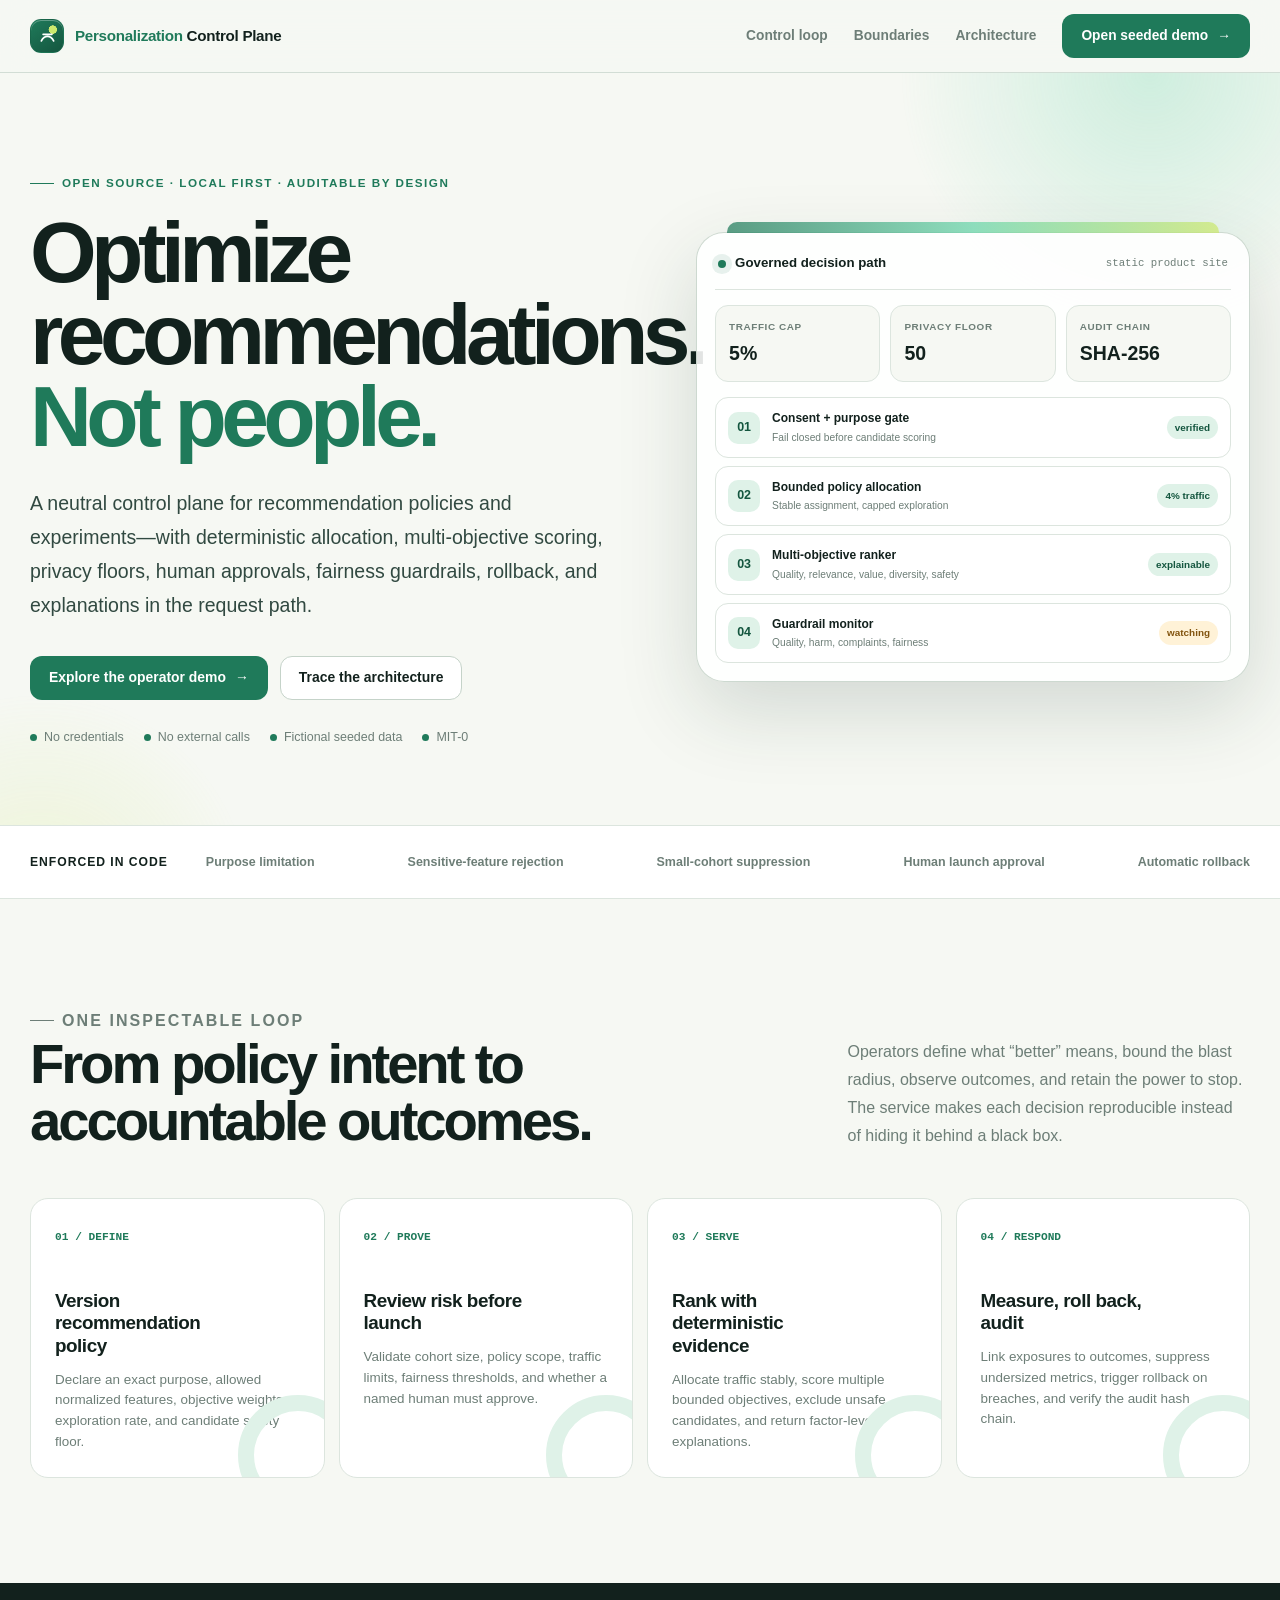
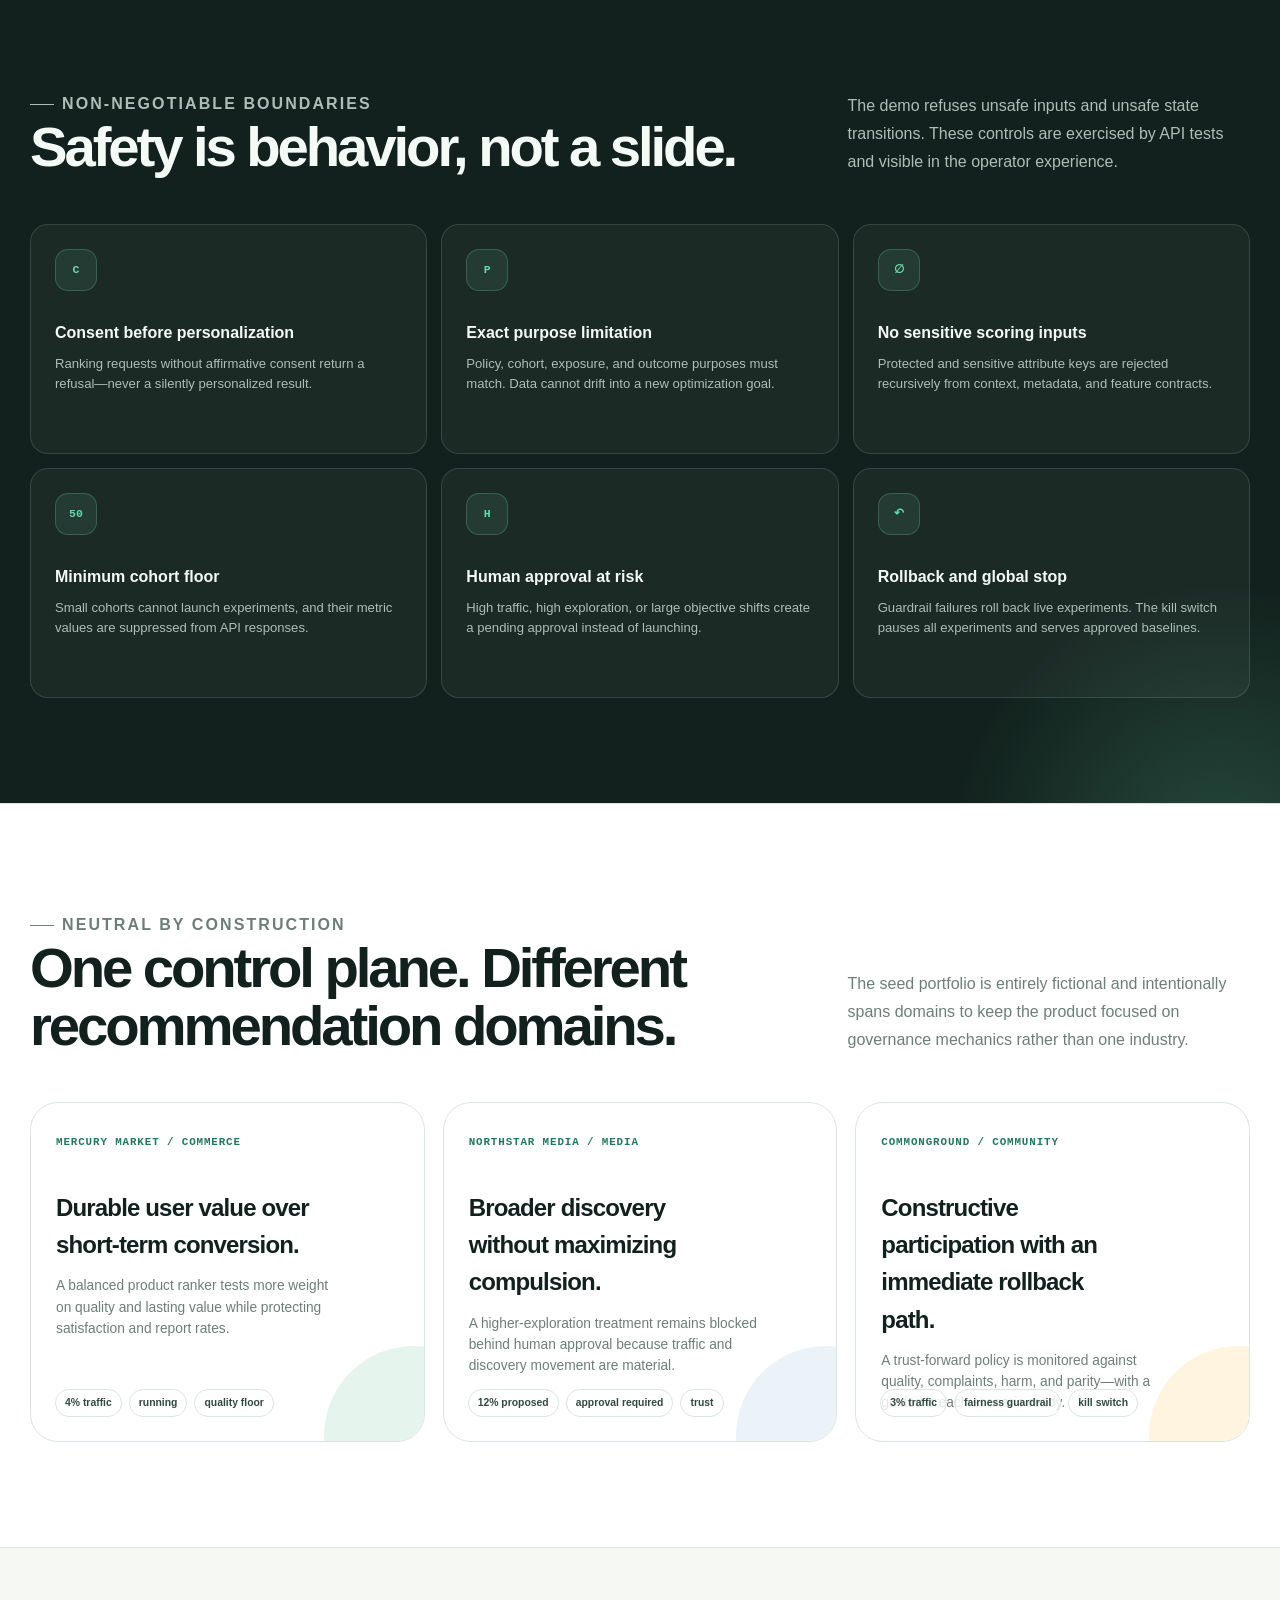
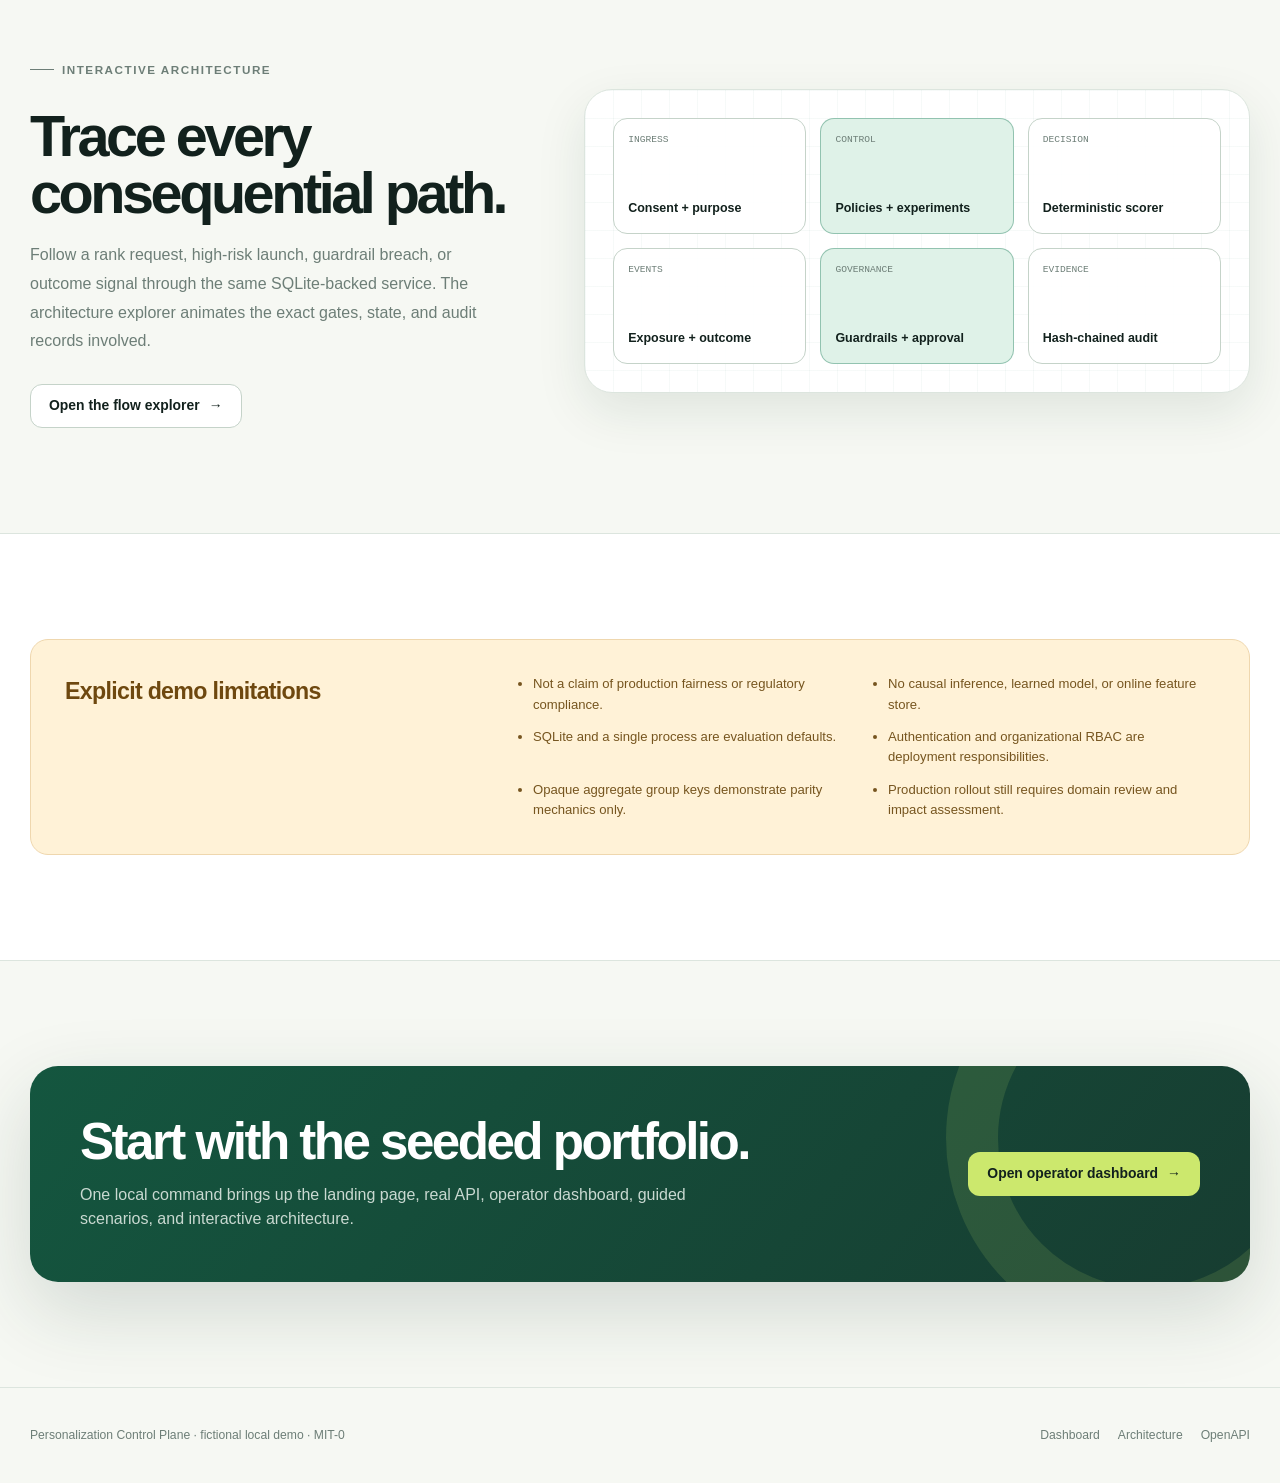
==== src/personalization_control_plane/web/index.html @ 8608c295 "Initial open-source release" ====
<!doctype html>
<html lang="en">
  <head>
    <meta charset="utf-8">
    <meta name="viewport" content="width=device-width, initial-scale=1">
    <meta name="description" content="An open-source control plane for governed recommendation policies, experiments, guardrails, approvals, and deterministic ranking.">
    <meta name="theme-color" content="#f6f8f3">
    <title>Personalization Control Plane</title>
    <link rel="icon" href="data:image/svg+xml,%3Csvg xmlns='http://www.w3.org/2000/svg' viewBox='0 0 32 32'%3E%3Crect width='32' height='32' rx='9' fill='%231f7a5a'/%3E%3Cpath d='M8 20c4-8 12-8 16 0M10 13h12' stroke='white' stroke-width='2.2' fill='none' stroke-linecap='round'/%3E%3C/svg%3E">
    <link rel="stylesheet" href="assets/styles.css">
    <script src="assets/site.js" defer></script>
  </head>
  <body>
    <a class="skip-link" href="#main">Skip to content</a>
    <nav class="site-nav" aria-label="Primary navigation">
      <div class="container site-nav__inner">
        <a class="brand" href="./">
          <span class="brand__mark" aria-hidden="true">
            <svg viewBox="0 0 24 24" fill="none">
              <path d="M5 17c3.4-6.7 10.6-6.7 14 0M7 9.5h10" stroke="currentColor" stroke-width="2" stroke-linecap="round"/>
            </svg>
          </span>
          <span class="brand__text"><span>Personalization</span> Control Plane</span>
        </a>
        <button class="nav-toggle" type="button" aria-label="Toggle navigation" aria-expanded="false">☰</button>
        <div class="nav-links">
          <a href="#control-loop">Control loop</a>
          <a href="#principles">Boundaries</a>
          <a href="./architecture.html">Architecture</a>
          <a href="./dashboard.html" class="button">Open seeded demo <span aria-hidden="true">→</span></a>
        </div>
      </div>
    </nav>

    <main id="main">
      <section class="hero">
        <div class="container hero__grid">
          <div class="hero__copy reveal">
            <p class="eyebrow">Open source · local first · auditable by design</p>
            <h1>Optimize recommendations. <em>Not people.</em></h1>
            <p class="hero__lede">
              A neutral control plane for recommendation policies and experiments—with
              deterministic allocation, multi-objective scoring, privacy floors, human
              approvals, fairness guardrails, rollback, and explanations in the request path.
            </p>
            <div class="hero__actions">
              <a class="button" href="./dashboard.html">Explore the operator demo <span aria-hidden="true">→</span></a>
              <a class="button button--secondary" href="./architecture.html">Trace the architecture</a>
            </div>
            <ul class="hero__proof" aria-label="Product qualities">
              <li>No credentials</li>
              <li>No external calls</li>
              <li>Fictional seeded data</li>
              <li>MIT-0</li>
            </ul>
          </div>

          <div class="control-preview reveal" aria-label="Product preview">
            <div class="preview__bar">
              <div class="preview__title"><span class="live-dot"></span> Governed decision path</div>
              <span class="preview__status" id="service-status">checking local service…</span>
            </div>
            <div class="preview__metrics">
              <div class="preview-metric">
                <span>Traffic cap</span>
                <strong>5%</strong>
              </div>
              <div class="preview-metric">
                <span>Privacy floor</span>
                <strong>50</strong>
              </div>
              <div class="preview-metric">
                <span>Audit chain</span>
                <strong>SHA-256</strong>
              </div>
            </div>
            <div class="flow-stack">
              <div class="flow-row">
                <span class="flow-row__icon">01</span>
                <span><strong>Consent + purpose gate</strong><small>Fail closed before candidate scoring</small></span>
                <span class="status-pill">verified</span>
              </div>
              <div class="flow-row">
                <span class="flow-row__icon">02</span>
                <span><strong>Bounded policy allocation</strong><small>Stable assignment, capped exploration</small></span>
                <span class="status-pill">4% traffic</span>
              </div>
              <div class="flow-row">
                <span class="flow-row__icon">03</span>
                <span><strong>Multi-objective ranker</strong><small>Quality, relevance, value, diversity, safety</small></span>
                <span class="status-pill">explainable</span>
              </div>
              <div class="flow-row">
                <span class="flow-row__icon">04</span>
                <span><strong>Guardrail monitor</strong><small>Quality, harm, complaints, fairness</small></span>
                <span class="status-pill status-pill--amber">watching</span>
              </div>
            </div>
          </div>
        </div>
      </section>

      <div class="trust-bar">
        <div class="container trust-bar__inner">
          <strong>Enforced in code</strong>
          <ul class="trust-list">
            <li>Purpose limitation</li>
            <li>Sensitive-feature rejection</li>
            <li>Small-cohort suppression</li>
            <li>Human launch approval</li>
            <li>Automatic rollback</li>
          </ul>
        </div>
      </div>

      <section class="section" id="control-loop">
        <div class="container">
          <div class="section-head reveal">
            <div>
              <p class="eyebrow">One inspectable loop</p>
              <h2>From policy intent to accountable outcomes.</h2>
            </div>
            <p>
              Operators define what “better” means, bound the blast radius, observe
              outcomes, and retain the power to stop. The service makes each decision
              reproducible instead of hiding it behind a black box.
            </p>
          </div>
          <div class="loop-grid">
            <article class="loop-card reveal">
              <span class="loop-card__number">01 / DEFINE</span>
              <h3>Version recommendation policy</h3>
              <p>Declare an exact purpose, allowed normalized features, objective weights, exploration rate, and candidate safety floor.</p>
              <span class="loop-card__line"></span>
            </article>
            <article class="loop-card reveal">
              <span class="loop-card__number">02 / PROVE</span>
              <h3>Review risk before launch</h3>
              <p>Validate cohort size, policy scope, traffic limits, fairness thresholds, and whether a named human must approve.</p>
              <span class="loop-card__line"></span>
            </article>
            <article class="loop-card reveal">
              <span class="loop-card__number">03 / SERVE</span>
              <h3>Rank with deterministic evidence</h3>
              <p>Allocate traffic stably, score multiple bounded objectives, exclude unsafe candidates, and return factor-level explanations.</p>
              <span class="loop-card__line"></span>
            </article>
            <article class="loop-card reveal">
              <span class="loop-card__number">04 / RESPOND</span>
              <h3>Measure, roll back, audit</h3>
              <p>Link exposures to outcomes, suppress undersized metrics, trigger rollback on breaches, and verify the audit hash chain.</p>
              <span class="loop-card__line"></span>
            </article>
          </div>
        </div>
      </section>

      <section class="section section--dark" id="principles">
        <div class="container">
          <div class="section-head reveal">
            <div>
              <p class="eyebrow">Non-negotiable boundaries</p>
              <h2>Safety is behavior, not a slide.</h2>
            </div>
            <p>
              The demo refuses unsafe inputs and unsafe state transitions. These controls
              are exercised by API tests and visible in the operator experience.
            </p>
          </div>
          <div class="principle-grid">
            <article class="principle-card reveal">
              <span class="principle-card__icon">C</span>
              <h3>Consent before personalization</h3>
              <p>Ranking requests without affirmative consent return a refusal—never a silently personalized result.</p>
            </article>
            <article class="principle-card reveal">
              <span class="principle-card__icon">P</span>
              <h3>Exact purpose limitation</h3>
              <p>Policy, cohort, exposure, and outcome purposes must match. Data cannot drift into a new optimization goal.</p>
            </article>
            <article class="principle-card reveal">
              <span class="principle-card__icon">∅</span>
              <h3>No sensitive scoring inputs</h3>
              <p>Protected and sensitive attribute keys are rejected recursively from context, metadata, and feature contracts.</p>
            </article>
            <article class="principle-card reveal">
              <span class="principle-card__icon">50</span>
              <h3>Minimum cohort floor</h3>
              <p>Small cohorts cannot launch experiments, and their metric values are suppressed from API responses.</p>
            </article>
            <article class="principle-card reveal">
              <span class="principle-card__icon">H</span>
              <h3>Human approval at risk</h3>
              <p>High traffic, high exploration, or large objective shifts create a pending approval instead of launching.</p>
            </article>
            <article class="principle-card reveal">
              <span class="principle-card__icon">↶</span>
              <h3>Rollback and global stop</h3>
              <p>Guardrail failures roll back live experiments. The kill switch pauses all experiments and serves approved baselines.</p>
            </article>
          </div>
        </div>
      </section>

      <section class="section section--surface">
        <div class="container">
          <div class="section-head reveal">
            <div>
              <p class="eyebrow">Neutral by construction</p>
              <h2>One control plane. Different recommendation domains.</h2>
            </div>
            <p>
              The seed portfolio is entirely fictional and intentionally spans domains to
              keep the product focused on governance mechanics rather than one industry.
            </p>
          </div>
          <div class="domains">
            <article class="domain-card reveal" style="--domain-accent: #dff2e8">
              <span class="domain-card__label">Mercury Market / Commerce</span>
              <h3>Durable user value over short-term conversion.</h3>
              <p>A balanced product ranker tests more weight on quality and lasting value while protecting satisfaction and report rates.</p>
              <div class="domain-card__meta"><span class="tag">4% traffic</span><span class="tag">running</span><span class="tag">quality floor</span></div>
            </article>
            <article class="domain-card reveal" style="--domain-accent: #e6f0f8">
              <span class="domain-card__label">Northstar Media / Media</span>
              <h3>Broader discovery without maximizing compulsion.</h3>
              <p>A higher-exploration treatment remains blocked behind human approval because traffic and discovery movement are material.</p>
              <div class="domain-card__meta"><span class="tag">12% proposed</span><span class="tag">approval required</span><span class="tag">trust</span></div>
            </article>
            <article class="domain-card reveal" style="--domain-accent: #fff2d7">
              <span class="domain-card__label">CommonGround / Community</span>
              <h3>Constructive participation with an immediate rollback path.</h3>
              <p>A trust-forward policy is monitored against quality, complaints, harm, and parity—with a guided breach scenario ready.</p>
              <div class="domain-card__meta"><span class="tag">3% traffic</span><span class="tag">fairness guardrail</span><span class="tag">kill switch</span></div>
            </article>
          </div>
        </div>
      </section>

      <section class="section">
        <div class="container architecture-teaser">
          <div class="architecture-teaser__copy reveal">
            <p class="eyebrow">Interactive architecture</p>
            <h2>Trace every consequential path.</h2>
            <p>
              Follow a rank request, high-risk launch, guardrail breach, or outcome signal
              through the same SQLite-backed service. The architecture explorer animates
              the exact gates, state, and audit records involved.
            </p>
            <a class="button button--secondary" href="./architecture.html">Open the flow explorer <span aria-hidden="true">→</span></a>
          </div>
          <div class="mini-architecture reveal" aria-label="Architecture preview">
            <div class="mini-node"><span>INGRESS</span><strong>Consent + purpose</strong></div>
            <div class="mini-node"><span>CONTROL</span><strong>Policies + experiments</strong></div>
            <div class="mini-node"><span>DECISION</span><strong>Deterministic scorer</strong></div>
            <div class="mini-node"><span>EVENTS</span><strong>Exposure + outcome</strong></div>
            <div class="mini-node"><span>GOVERNANCE</span><strong>Guardrails + approval</strong></div>
            <div class="mini-node"><span>EVIDENCE</span><strong>Hash-chained audit</strong></div>
          </div>
        </div>
      </section>

      <section class="section section--surface">
        <div class="container">
          <div class="limitations reveal">
            <h2>Explicit demo limitations</h2>
            <ul>
              <li>Not a claim of production fairness or regulatory compliance.</li>
              <li>No causal inference, learned model, or online feature store.</li>
              <li>SQLite and a single process are evaluation defaults.</li>
              <li>Authentication and organizational RBAC are deployment responsibilities.</li>
              <li>Opaque aggregate group keys demonstrate parity mechanics only.</li>
              <li>Production rollout still requires domain review and impact assessment.</li>
            </ul>
          </div>
        </div>
      </section>

      <section class="section">
        <div class="container">
          <div class="cta-panel reveal">
            <div>
              <h2>Start with the seeded portfolio.</h2>
              <p>One local command brings up the landing page, real API, operator dashboard, guided scenarios, and interactive architecture.</p>
            </div>
            <a class="button" href="./dashboard.html">Open operator dashboard <span aria-hidden="true">→</span></a>
          </div>
        </div>
      </section>
    </main>

    <footer class="footer">
      <div class="container footer__inner">
        <span>Personalization Control Plane · fictional local demo · MIT-0</span>
        <div class="footer__links">
          <a href="./dashboard.html">Dashboard</a>
          <a href="./architecture.html">Architecture</a>
          <a href="/api/docs">OpenAPI</a>
        </div>
      </div>
    </footer>
  </body>
</html>
---- src/personalization_control_plane/web/assets/styles.css ----
:root {
  --ink: #12211d;
  --ink-soft: #314941;
  --muted: #6d7e77;
  --paper: #f6f8f3;
  --surface: #ffffff;
  --surface-tint: #edf4ee;
  --line: #dce5de;
  --line-strong: #c5d3c9;
  --green: #1f7a5a;
  --green-dark: #14563f;
  --green-soft: #dff2e8;
  --mint: #69d5aa;
  --lime: #cce86d;
  --amber: #d9912b;
  --amber-soft: #fff2d7;
  --red: #ba4b4b;
  --red-soft: #fee9e5;
  --blue: #426e92;
  --blue-soft: #e6f0f8;
  --violet: #6557a5;
  --shadow-sm: 0 2px 10px rgba(23, 57, 44, 0.06);
  --shadow: 0 18px 50px rgba(23, 57, 44, 0.1);
  --shadow-lg: 0 28px 80px rgba(23, 57, 44, 0.16);
  --radius-sm: 10px;
  --radius: 18px;
  --radius-lg: 28px;
  --max: 1220px;
  --mono: "SFMono-Regular", Consolas, "Liberation Mono", monospace;
  --sans: Inter, ui-sans-serif, -apple-system, BlinkMacSystemFont, "Segoe UI", sans-serif;
}

* {
  box-sizing: border-box;
}

html {
  scroll-behavior: smooth;
}

body {
  margin: 0;
  background: var(--paper);
  color: var(--ink);
  font-family: var(--sans);
  line-height: 1.55;
  text-rendering: optimizeLegibility;
}

body::selection {
  background: var(--lime);
  color: var(--ink);
}

a {
  color: inherit;
}

button,
input,
select,
textarea {
  font: inherit;
}

button,
a {
  -webkit-tap-highlight-color: transparent;
}

button:focus-visible,
a:focus-visible,
input:focus-visible,
select:focus-visible,
textarea:focus-visible {
  outline: 3px solid rgba(31, 122, 90, 0.3);
  outline-offset: 3px;
}

.skip-link {
  position: fixed;
  top: -80px;
  left: 16px;
  z-index: 1000;
  padding: 10px 16px;
  border-radius: 0 0 10px 10px;
  background: var(--ink);
  color: #fff;
  text-decoration: none;
}

.skip-link:focus {
  top: 0;
}

.container {
  width: min(calc(100% - 40px), var(--max));
  margin: 0 auto;
}

.site-nav {
  position: sticky;
  top: 0;
  z-index: 100;
  border-bottom: 1px solid rgba(197, 211, 201, 0.72);
  background: rgba(246, 248, 243, 0.9);
  backdrop-filter: blur(18px);
}

.site-nav__inner {
  min-height: 72px;
  display: flex;
  align-items: center;
  justify-content: space-between;
  gap: 24px;
}

.brand {
  display: inline-flex;
  align-items: center;
  gap: 11px;
  color: var(--ink);
  font-size: 0.95rem;
  font-weight: 780;
  letter-spacing: -0.02em;
  text-decoration: none;
}

.brand__mark {
  width: 34px;
  height: 34px;
  display: grid;
  place-items: center;
  border: 1px solid rgba(31, 122, 90, 0.18);
  border-radius: 11px;
  background:
    radial-gradient(circle at 68% 30%, var(--lime) 0 13%, transparent 14%),
    linear-gradient(145deg, var(--green), var(--green-dark));
  box-shadow: inset 0 1px rgba(255, 255, 255, 0.3);
  color: white;
}

.brand__mark svg {
  width: 21px;
  height: 21px;
}

.brand__text span {
  color: var(--green);
}

.nav-links {
  display: flex;
  align-items: center;
  gap: 26px;
  margin-left: auto;
}

.nav-links a {
  color: var(--muted);
  font-size: 0.86rem;
  font-weight: 650;
  text-decoration: none;
  transition: color 0.2s ease;
}

.nav-links a:hover {
  color: var(--ink);
}

.nav-links a.button,
.nav-links a.button:hover {
  color: #fff !important;
}

.nav-toggle {
  display: none;
  width: 42px;
  height: 42px;
  border: 1px solid var(--line);
  border-radius: 12px;
  background: var(--surface);
  color: var(--ink);
  cursor: pointer;
}

.button {
  min-height: 44px;
  display: inline-flex;
  align-items: center;
  justify-content: center;
  gap: 9px;
  padding: 0 18px;
  border: 1px solid transparent;
  border-radius: 12px;
  background: var(--green);
  color: #fff;
  font-size: 0.87rem;
  font-weight: 730;
  text-decoration: none;
  cursor: pointer;
  transition:
    transform 0.2s ease,
    box-shadow 0.2s ease,
    background 0.2s ease;
}

.button:hover {
  transform: translateY(-1px);
  background: var(--green-dark);
  box-shadow: 0 10px 24px rgba(31, 122, 90, 0.2);
}

.button--secondary {
  border-color: var(--line-strong);
  background: var(--surface);
  color: var(--ink);
}

.button--secondary:hover {
  background: var(--surface-tint);
  box-shadow: var(--shadow-sm);
}

.button--danger {
  background: var(--red);
}

.button--danger:hover {
  background: #963b3b;
  box-shadow: 0 10px 24px rgba(186, 75, 75, 0.22);
}

.button--warning {
  border-color: #efd5a8;
  background: var(--amber-soft);
  color: #7a4d0b;
}

.button--small {
  min-height: 34px;
  padding: 0 12px;
  border-radius: 9px;
  font-size: 0.76rem;
}

.eyebrow {
  display: inline-flex;
  align-items: center;
  gap: 8px;
  margin: 0 0 18px;
  color: var(--green);
  font-size: 0.73rem;
  font-weight: 800;
  letter-spacing: 0.13em;
  text-transform: uppercase;
}

.eyebrow::before {
  width: 24px;
  height: 1px;
  background: currentColor;
  content: "";
}

.hero {
  position: relative;
  overflow: hidden;
  padding: 94px 0 78px;
}

.hero::before,
.hero::after {
  position: absolute;
  border-radius: 999px;
  content: "";
  filter: blur(1px);
  pointer-events: none;
}

.hero::before {
  width: 520px;
  height: 520px;
  top: -260px;
  right: -130px;
  background: radial-gradient(circle, rgba(105, 213, 170, 0.28), transparent 68%);
}

.hero::after {
  width: 440px;
  height: 440px;
  bottom: -300px;
  left: -180px;
  background: radial-gradient(circle, rgba(204, 232, 109, 0.22), transparent 68%);
}

.hero__grid {
  position: relative;
  z-index: 1;
  display: grid;
  grid-template-columns: minmax(0, 1.02fr) minmax(450px, 0.98fr);
  align-items: center;
  gap: clamp(42px, 7vw, 94px);
}

.hero h1 {
  max-width: 760px;
  margin: 0;
  font-size: clamp(3.2rem, 6.7vw, 6.2rem);
  font-weight: 810;
  letter-spacing: -0.065em;
  line-height: 0.96;
}

.hero h1 em {
  color: var(--green);
  font-style: normal;
}

.hero__lede {
  max-width: 670px;
  margin: 28px 0 0;
  color: var(--ink-soft);
  font-size: clamp(1.02rem, 1.8vw, 1.22rem);
  line-height: 1.75;
}

.hero__actions {
  display: flex;
  flex-wrap: wrap;
  gap: 12px;
  margin-top: 34px;
}

.hero__proof {
  display: flex;
  flex-wrap: wrap;
  gap: 8px 20px;
  margin: 28px 0 0;
  padding: 0;
  color: var(--muted);
  font-size: 0.78rem;
  list-style: none;
}

.hero__proof li {
  display: inline-flex;
  align-items: center;
  gap: 7px;
}

.hero__proof li::before {
  width: 7px;
  height: 7px;
  border-radius: 50%;
  background: var(--green);
  content: "";
}

.control-preview {
  position: relative;
  padding: 18px;
  border: 1px solid rgba(197, 211, 201, 0.86);
  border-radius: var(--radius-lg);
  background: rgba(255, 255, 255, 0.88);
  box-shadow: var(--shadow-lg);
  transform: rotate(1.2deg);
}

.control-preview::before {
  position: absolute;
  inset: -11px 30px auto;
  height: 11px;
  border-radius: 10px 10px 0 0;
  background: linear-gradient(90deg, var(--green), var(--mint), var(--lime));
  content: "";
  opacity: 0.72;
}

.preview__bar {
  display: flex;
  align-items: center;
  justify-content: space-between;
  gap: 16px;
  padding: 2px 3px 15px;
  border-bottom: 1px solid var(--line);
}

.preview__title {
  display: flex;
  align-items: center;
  gap: 9px;
  font-size: 0.83rem;
  font-weight: 760;
}

.live-dot {
  width: 8px;
  height: 8px;
  border-radius: 50%;
  background: var(--green);
  box-shadow: 0 0 0 6px rgba(31, 122, 90, 0.1);
  animation: livePulse 2.2s ease-in-out infinite;
}

@keyframes livePulse {
  50% {
    box-shadow: 0 0 0 10px rgba(31, 122, 90, 0.02);
    opacity: 0.66;
  }
}

.preview__status {
  color: var(--muted);
  font-family: var(--mono);
  font-size: 0.67rem;
}

.preview__metrics {
  display: grid;
  grid-template-columns: repeat(3, 1fr);
  gap: 10px;
  margin: 15px 0;
}

.preview-metric {
  padding: 13px;
  border: 1px solid var(--line);
  border-radius: 13px;
  background: var(--paper);
}

.preview-metric span {
  display: block;
  color: var(--muted);
  font-size: 0.62rem;
  font-weight: 700;
  letter-spacing: 0.06em;
  text-transform: uppercase;
}

.preview-metric strong {
  display: block;
  margin-top: 4px;
  font-size: 1.22rem;
}

.flow-stack {
  display: grid;
  gap: 8px;
}

.flow-row {
  display: grid;
  grid-template-columns: 34px 1fr auto;
  align-items: center;
  gap: 10px;
  padding: 11px 12px;
  border: 1px solid var(--line);
  border-radius: 13px;
  background: var(--surface);
}

.flow-row__icon {
  width: 32px;
  height: 32px;
  display: grid;
  place-items: center;
  border-radius: 10px;
  background: var(--green-soft);
  color: var(--green-dark);
  font-size: 0.78rem;
  font-weight: 800;
}

.flow-row strong {
  display: block;
  font-size: 0.75rem;
}

.flow-row small {
  display: block;
  margin-top: 2px;
  color: var(--muted);
  font-size: 0.64rem;
}

.status-pill {
  display: inline-flex;
  align-items: center;
  gap: 6px;
  padding: 4px 8px;
  border-radius: 999px;
  background: var(--green-soft);
  color: var(--green-dark);
  font-size: 0.62rem;
  font-weight: 760;
}

.status-pill--amber {
  background: var(--amber-soft);
  color: #82540f;
}

.status-pill--red {
  background: var(--red-soft);
  color: #8d3434;
}

.trust-bar {
  border-block: 1px solid var(--line);
  background: var(--surface);
}

.trust-bar__inner {
  min-height: 72px;
  display: grid;
  grid-template-columns: auto 1fr;
  align-items: center;
  gap: 38px;
}

.trust-bar strong {
  font-size: 0.76rem;
  letter-spacing: 0.08em;
  text-transform: uppercase;
}

.trust-list {
  display: flex;
  justify-content: space-between;
  gap: 20px;
  padding: 0;
  color: var(--muted);
  font-size: 0.78rem;
  font-weight: 650;
  list-style: none;
}

.section {
  padding: 105px 0;
}

.section--surface {
  border-block: 1px solid var(--line);
  background: var(--surface);
}

.section--dark {
  position: relative;
  overflow: hidden;
  background: var(--ink);
  color: #f4faf6;
}

.section--dark::before {
  position: absolute;
  width: 560px;
  height: 560px;
  right: -220px;
  bottom: -330px;
  border-radius: 50%;
  background: radial-gradient(circle, rgba(105, 213, 170, 0.22), transparent 68%);
  content: "";
}

.section-head {
  display: grid;
  grid-template-columns: minmax(0, 0.78fr) minmax(300px, 0.42fr);
  align-items: end;
  gap: 70px;
  margin-bottom: 48px;
}

.section-head h2,
.section-title {
  margin: 0;
  font-size: clamp(2.2rem, 4.4vw, 4.2rem);
  font-weight: 800;
  letter-spacing: -0.055em;
  line-height: 1.02;
}

.section-head p,
.section-copy {
  margin: 0;
  color: var(--muted);
  font-size: 1rem;
  line-height: 1.75;
}

.section--dark .section-head p,
.section--dark .section-copy {
  color: #aebeb6;
}

.loop-grid {
  display: grid;
  grid-template-columns: repeat(4, 1fr);
  gap: 14px;
}

.loop-card {
  position: relative;
  min-height: 280px;
  padding: 24px;
  overflow: hidden;
  border: 1px solid var(--line);
  border-radius: var(--radius);
  background: var(--surface);
  transition:
    transform 0.25s ease,
    box-shadow 0.25s ease,
    border-color 0.25s ease;
}

.loop-card:hover {
  transform: translateY(-4px);
  border-color: var(--line-strong);
  box-shadow: var(--shadow);
}

.loop-card__number {
  display: inline-flex;
  color: var(--green);
  font-family: var(--mono);
  font-size: 0.7rem;
  font-weight: 700;
}

.loop-card h3 {
  max-width: 190px;
  margin: 42px 0 12px;
  font-size: 1.18rem;
  letter-spacing: -0.025em;
  line-height: 1.2;
}

.loop-card p {
  margin: 0;
  color: var(--muted);
  font-size: 0.84rem;
}

.loop-card__line {
  position: absolute;
  width: 120px;
  height: 120px;
  right: -34px;
  bottom: -38px;
  border: 16px solid var(--green-soft);
  border-radius: 50%;
}

.principle-grid {
  display: grid;
  grid-template-columns: repeat(3, 1fr);
  gap: 14px;
}

.principle-card {
  min-height: 230px;
  padding: 24px;
  border: 1px solid rgba(255, 255, 255, 0.12);
  border-radius: var(--radius);
  background: rgba(255, 255, 255, 0.045);
}

.principle-card__icon {
  width: 42px;
  height: 42px;
  display: grid;
  place-items: center;
  border: 1px solid rgba(105, 213, 170, 0.25);
  border-radius: 13px;
  background: rgba(105, 213, 170, 0.1);
  color: var(--mint);
  font-family: var(--mono);
  font-size: 0.72rem;
  font-weight: 800;
}

.principle-card h3 {
  margin: 30px 0 8px;
  font-size: 1rem;
}

.principle-card p {
  margin: 0;
  color: #aebeb6;
  font-size: 0.82rem;
}

.domains {
  display: grid;
  grid-template-columns: repeat(3, 1fr);
  gap: 18px;
}

.domain-card {
  position: relative;
  min-height: 340px;
  padding: 25px;
  overflow: hidden;
  border: 1px solid var(--line);
  border-radius: var(--radius-lg);
  background: var(--surface);
}

.domain-card::after {
  position: absolute;
  width: 180px;
  height: 180px;
  right: -80px;
  bottom: -85px;
  border-radius: 50%;
  background: var(--domain-accent, var(--green-soft));
  content: "";
  opacity: 0.8;
}

.domain-card__label {
  color: var(--green);
  font-family: var(--mono);
  font-size: 0.68rem;
  font-weight: 800;
  letter-spacing: 0.08em;
  text-transform: uppercase;
}

.domain-card h3 {
  max-width: 260px;
  margin: 36px 0 12px;
  font-size: 1.5rem;
  letter-spacing: -0.035em;
}

.domain-card p {
  max-width: 290px;
  margin: 0;
  color: var(--muted);
  font-size: 0.86rem;
}

.domain-card__meta {
  position: absolute;
  z-index: 1;
  bottom: 24px;
  left: 24px;
  display: flex;
  flex-wrap: wrap;
  gap: 7px;
}

.tag {
  display: inline-flex;
  padding: 5px 9px;
  border: 1px solid var(--line);
  border-radius: 999px;
  background: rgba(255, 255, 255, 0.82);
  color: var(--ink-soft);
  font-size: 0.65rem;
  font-weight: 700;
}

.architecture-teaser {
  display: grid;
  grid-template-columns: minmax(0, 0.42fr) minmax(0, 0.58fr);
  gap: 72px;
  align-items: center;
}

.architecture-teaser__copy h2 {
  margin: 0 0 20px;
  font-size: clamp(2.4rem, 4.5vw, 4.6rem);
  letter-spacing: -0.06em;
  line-height: 0.98;
}

.architecture-teaser__copy p {
  margin: 0 0 28px;
  color: var(--muted);
  line-height: 1.8;
}

.mini-architecture {
  position: relative;
  display: grid;
  grid-template-columns: repeat(3, 1fr);
  gap: 14px;
  padding: 28px;
  border: 1px solid var(--line);
  border-radius: var(--radius-lg);
  background:
    linear-gradient(rgba(31, 122, 90, 0.04) 1px, transparent 1px),
    linear-gradient(90deg, rgba(31, 122, 90, 0.04) 1px, transparent 1px),
    var(--surface);
  background-size: 28px 28px;
  box-shadow: var(--shadow);
}

.mini-node {
  min-height: 116px;
  display: flex;
  flex-direction: column;
  justify-content: space-between;
  padding: 14px;
  border: 1px solid var(--line-strong);
  border-radius: 14px;
  background: rgba(255, 255, 255, 0.94);
}

.mini-node:nth-child(2),
.mini-node:nth-child(5) {
  border-color: rgba(31, 122, 90, 0.4);
  background: var(--green-soft);
}

.mini-node span {
  color: var(--muted);
  font-family: var(--mono);
  font-size: 0.6rem;
}

.mini-node strong {
  font-size: 0.78rem;
}

.limitations {
  display: grid;
  grid-template-columns: 0.35fr 0.65fr;
  gap: 70px;
  padding: 34px;
  border: 1px solid #efd7ae;
  border-radius: var(--radius);
  background: var(--amber-soft);
}

.limitations h2 {
  margin: 0;
  color: #6e480f;
  font-size: 1.45rem;
  letter-spacing: -0.03em;
}

.limitations ul {
  display: grid;
  grid-template-columns: repeat(2, 1fr);
  gap: 12px 28px;
  margin: 0;
  padding-left: 20px;
  color: #76551f;
  font-size: 0.82rem;
}

.cta-panel {
  position: relative;
  overflow: hidden;
  display: grid;
  grid-template-columns: 1fr auto;
  align-items: center;
  gap: 40px;
  padding: 50px;
  border-radius: var(--radius-lg);
  background: linear-gradient(130deg, var(--green-dark), #173d31);
  color: #fff;
  box-shadow: var(--shadow-lg);
}

.cta-panel::after {
  position: absolute;
  width: 300px;
  height: 300px;
  right: -100px;
  top: -130px;
  border: 52px solid rgba(204, 232, 109, 0.12);
  border-radius: 50%;
  content: "";
}

.cta-panel h2 {
  position: relative;
  z-index: 1;
  margin: 0;
  font-size: clamp(2rem, 4vw, 3.6rem);
  letter-spacing: -0.05em;
  line-height: 1;
}

.cta-panel p {
  position: relative;
  z-index: 1;
  max-width: 610px;
  margin: 15px 0 0;
  color: #c9d9d1;
}

.cta-panel .button {
  position: relative;
  z-index: 1;
  background: var(--lime);
  color: var(--ink);
}

.footer {
  padding: 38px 0;
  border-top: 1px solid var(--line);
}

.footer__inner {
  display: flex;
  justify-content: space-between;
  gap: 30px;
  color: var(--muted);
  font-size: 0.76rem;
}

.footer__links {
  display: flex;
  flex-wrap: wrap;
  gap: 18px;
}

.footer a {
  text-decoration: none;
}

.reveal {
  opacity: 1;
  transform: none;
}

/* Dashboard ------------------------------------------------------------- */

.dashboard-body {
  min-height: 100vh;
  overflow-x: hidden;
  background: #f2f5f0;
}

.dashboard-shell {
  min-height: 100vh;
  display: grid;
  grid-template-columns: 248px minmax(0, 1fr);
}

.sidebar {
  position: sticky;
  top: 0;
  height: 100vh;
  display: flex;
  flex-direction: column;
  padding: 22px 16px;
  border-right: 1px solid var(--line);
  background: #f8faf6;
}

.sidebar .brand {
  padding: 0 8px 22px;
}

.sidebar__label {
  margin: 14px 10px 8px;
  color: #90a098;
  font-size: 0.62rem;
  font-weight: 800;
  letter-spacing: 0.12em;
  text-transform: uppercase;
}

.dashboard-nav {
  display: grid;
  gap: 4px;
}

.dashboard-nav button {
  width: 100%;
  display: flex;
  align-items: center;
  gap: 11px;
  padding: 10px 12px;
  border: 0;
  border-radius: 10px;
  background: transparent;
  color: var(--muted);
  font-size: 0.78rem;
  font-weight: 660;
  text-align: left;
  cursor: pointer;
}

.dashboard-nav button:hover {
  background: #edf2ed;
  color: var(--ink);
}

.dashboard-nav button.is-active {
  background: var(--green-soft);
  color: var(--green-dark);
}

.nav-icon {
  width: 20px;
  display: inline-grid;
  place-items: center;
  font-family: var(--mono);
  font-size: 0.64rem;
  font-weight: 800;
}

.sidebar__footer {
  margin-top: auto;
  padding: 14px;
  border: 1px solid var(--line);
  border-radius: 14px;
  background: var(--surface);
}

.sidebar__footer strong {
  display: block;
  font-size: 0.72rem;
}

.sidebar__footer p {
  margin: 5px 0 0;
  color: var(--muted);
  font-size: 0.65rem;
}

.dashboard-main {
  min-width: 0;
}

.dashboard-topbar {
  position: sticky;
  top: 0;
  z-index: 50;
  min-height: 70px;
  display: flex;
  align-items: center;
  justify-content: space-between;
  gap: 20px;
  padding: 0 28px;
  border-bottom: 1px solid var(--line);
  background: rgba(242, 245, 240, 0.9);
  backdrop-filter: blur(16px);
}

.topbar__title {
  display: flex;
  align-items: center;
  gap: 12px;
}

.topbar__title h1 {
  margin: 0;
  font-size: 1rem;
  letter-spacing: -0.02em;
}

.topbar__title span {
  color: var(--muted);
  font-size: 0.7rem;
}

.topbar__actions {
  display: flex;
  align-items: center;
  gap: 9px;
}

.health-chip {
  display: inline-flex;
  align-items: center;
  gap: 7px;
  padding: 7px 10px;
  border: 1px solid var(--line);
  border-radius: 999px;
  background: var(--surface);
  color: var(--muted);
  font-size: 0.68rem;
  font-weight: 700;
}

.health-chip::before {
  width: 7px;
  height: 7px;
  border-radius: 50%;
  background: var(--green);
  content: "";
}

.dashboard-content {
  width: min(100%, 1460px);
  padding: 30px;
}

.dashboard-view {
  display: none;
  animation: viewIn 0.28s ease;
}

.dashboard-view.is-active {
  display: block;
}

@keyframes viewIn {
  from {
    opacity: 0;
    transform: translateY(6px);
  }
}

.view-head {
  display: flex;
  align-items: end;
  justify-content: space-between;
  gap: 30px;
  margin-bottom: 24px;
}

.view-head h2 {
  margin: 0;
  font-size: clamp(1.65rem, 3vw, 2.35rem);
  letter-spacing: -0.045em;
}

.view-head p {
  max-width: 650px;
  margin: 7px 0 0;
  color: var(--muted);
  font-size: 0.78rem;
}

.metric-grid {
  display: grid;
  grid-template-columns: repeat(4, 1fr);
  gap: 12px;
}

.metric-card {
  min-height: 132px;
  padding: 18px;
  border: 1px solid var(--line);
  border-radius: 16px;
  background: var(--surface);
  box-shadow: var(--shadow-sm);
}

.metric-card__label {
  display: flex;
  align-items: center;
  justify-content: space-between;
  gap: 12px;
  color: var(--muted);
  font-size: 0.68rem;
  font-weight: 700;
}

.metric-card__value {
  display: block;
  margin-top: 18px;
  font-size: 2rem;
  font-weight: 800;
  letter-spacing: -0.055em;
}

.metric-card__note {
  display: block;
  margin-top: 4px;
  color: var(--muted);
  font-size: 0.65rem;
}

.dashboard-grid {
  display: grid;
  grid-template-columns: minmax(0, 1.4fr) minmax(320px, 0.6fr);
  gap: 14px;
  margin-top: 14px;
}

.panel {
  min-width: 0;
  padding: 20px;
  border: 1px solid var(--line);
  border-radius: 16px;
  background: var(--surface);
  box-shadow: var(--shadow-sm);
}

.panel--flush {
  padding: 0;
  overflow: hidden;
}

.panel__head {
  display: flex;
  align-items: center;
  justify-content: space-between;
  gap: 18px;
  margin-bottom: 16px;
}

.panel__head h3 {
  margin: 0;
  font-size: 0.9rem;
}

.panel__head p {
  margin: 3px 0 0;
  color: var(--muted);
  font-size: 0.67rem;
}

.domain-list,
.activity-list,
.control-list {
  display: grid;
  gap: 9px;
}

.domain-row,
.activity-row,
.control-row {
  display: grid;
  grid-template-columns: auto 1fr auto;
  align-items: center;
  gap: 12px;
  padding: 12px;
  border: 1px solid var(--line);
  border-radius: 12px;
  background: #fbfcfa;
}

.domain-row__mark,
.activity-row__mark,
.control-row__mark {
  width: 34px;
  height: 34px;
  display: grid;
  place-items: center;
  border-radius: 10px;
  background: var(--green-soft);
  color: var(--green-dark);
  font-family: var(--mono);
  font-size: 0.64rem;
  font-weight: 800;
  text-transform: uppercase;
}

.domain-row strong,
.activity-row strong,
.control-row strong {
  display: block;
  font-size: 0.73rem;
}

.domain-row small,
.activity-row small,
.control-row small {
  display: block;
  margin-top: 2px;
  color: var(--muted);
  font-size: 0.62rem;
}

.table-wrap {
  max-width: 100%;
  overflow-x: auto;
}

.data-table {
  width: 100%;
  border-collapse: collapse;
  font-size: 0.72rem;
}

.data-table th {
  padding: 11px 14px;
  border-bottom: 1px solid var(--line);
  background: #f8faf7;
  color: var(--muted);
  font-size: 0.61rem;
  font-weight: 800;
  letter-spacing: 0.06em;
  text-align: left;
  text-transform: uppercase;
  white-space: nowrap;
}

.data-table td {
  padding: 13px 14px;
  border-bottom: 1px solid #edf1ed;
  vertical-align: top;
}

.data-table tbody tr:last-child td {
  border-bottom: 0;
}

.data-table tbody tr:hover {
  background: #fbfcfa;
}

.table-title {
  display: block;
  color: var(--ink);
  font-weight: 730;
}

.table-subtitle {
  display: block;
  max-width: 340px;
  margin-top: 3px;
  color: var(--muted);
  font-size: 0.63rem;
}

.state {
  display: inline-flex;
  align-items: center;
  gap: 5px;
  padding: 4px 8px;
  border-radius: 999px;
  background: #edf1ed;
  color: var(--ink-soft);
  font-size: 0.6rem;
  font-weight: 760;
  white-space: nowrap;
}

.state::before {
  width: 6px;
  height: 6px;
  border-radius: 50%;
  background: currentColor;
  content: "";
}

.state--running,
.state--active,
.state--approved,
.state--low,
.state--visible,
.state--passed,
.state--eligible {
  background: var(--green-soft);
  color: var(--green-dark);
}

.state--pending_approval,
.state--review,
.state--paused,
.state--high,
.state--suppressed,
.state--privacy_blocked {
  background: var(--amber-soft);
  color: #80520f;
}

.state--rolled_back,
.state--killed,
.state--denied,
.state--failed {
  background: var(--red-soft);
  color: #913b3b;
}

.policy-grid {
  display: grid;
  grid-template-columns: repeat(3, 1fr);
  gap: 13px;
}

.panel-heading-pad {
  margin: 0;
  padding: 18px 20px;
  border-bottom: 1px solid var(--line);
}

.panel-spaced {
  margin-top: 14px;
}

.inline-actions {
  display: flex;
  flex-wrap: wrap;
  gap: 6px;
}

.purpose-cell {
  min-width: 250px;
}

.hash-code {
  padding: 4px 6px;
  border-radius: 6px;
  background: #edf2ed;
  color: var(--green-dark);
  font-family: var(--mono);
  font-size: 0.62rem;
}

.kill-switch-card {
  display: grid;
  gap: 12px;
  padding: 16px;
  border: 1px solid var(--line);
  border-radius: 13px;
  background: #fbfcfa;
}

.kill-switch-card.is-active {
  border-color: #efc2bc;
  background: #fff7f5;
}

.kill-switch-card strong {
  font-size: 0.84rem;
}

.kill-switch-card p {
  margin: 0;
  color: var(--muted);
  font-size: 0.68rem;
}

.kill-switch-card .button {
  justify-self: start;
}

.policy-card {
  padding: 20px;
  border: 1px solid var(--line);
  border-radius: 16px;
  background: var(--surface);
  box-shadow: var(--shadow-sm);
}

.policy-card__top {
  display: flex;
  align-items: start;
  justify-content: space-between;
  gap: 14px;
}

.policy-card h3 {
  margin: 0;
  font-size: 0.91rem;
  letter-spacing: -0.02em;
}

.policy-card__purpose {
  min-height: 46px;
  margin: 8px 0 18px;
  color: var(--muted);
  font-size: 0.67rem;
}

.weight-list {
  display: grid;
  gap: 8px;
}

.weight-row {
  display: grid;
  grid-template-columns: 88px 1fr 34px;
  align-items: center;
  gap: 8px;
  font-size: 0.62rem;
}

.weight-bar {
  height: 6px;
  overflow: hidden;
  border-radius: 999px;
  background: #edf1ed;
}

.weight-bar span {
  height: 100%;
  display: block;
  border-radius: inherit;
  background: linear-gradient(90deg, var(--green), var(--mint));
}

.policy-card__footer {
  display: flex;
  justify-content: space-between;
  gap: 12px;
  margin-top: 18px;
  padding-top: 14px;
  border-top: 1px solid var(--line);
  color: var(--muted);
  font-size: 0.62rem;
}

.governance-grid {
  display: grid;
  grid-template-columns: repeat(3, 1fr);
  gap: 13px;
}

.governance-card {
  min-height: 190px;
  padding: 20px;
  border: 1px solid var(--line);
  border-radius: 16px;
  background: var(--surface);
}

.governance-card strong {
  display: block;
  margin-top: 28px;
  font-size: 0.88rem;
}

.governance-card p {
  margin: 7px 0 0;
  color: var(--muted);
  font-size: 0.67rem;
}

.guardrail-meter {
  height: 8px;
  margin-top: 20px;
  overflow: hidden;
  border-radius: 999px;
  background: #edf1ed;
}

.guardrail-meter span {
  height: 100%;
  display: block;
  border-radius: inherit;
  background: var(--green);
}

.demo-grid {
  display: grid;
  grid-template-columns: 340px minmax(0, 1fr);
  gap: 14px;
}

.scenario-list {
  display: grid;
  gap: 9px;
}

.scenario-button {
  width: 100%;
  display: grid;
  grid-template-columns: 34px 1fr auto;
  align-items: center;
  gap: 10px;
  padding: 12px;
  border: 1px solid var(--line);
  border-radius: 12px;
  background: #fbfcfa;
  color: var(--ink);
  text-align: left;
  cursor: pointer;
  transition:
    border-color 0.2s ease,
    background 0.2s ease;
}

.scenario-button:hover,
.scenario-button.is-active {
  border-color: rgba(31, 122, 90, 0.38);
  background: var(--green-soft);
}

.scenario-button__number {
  width: 32px;
  height: 32px;
  display: grid;
  place-items: center;
  border-radius: 9px;
  background: var(--surface);
  color: var(--green);
  font-family: var(--mono);
  font-size: 0.65rem;
  font-weight: 800;
}

.scenario-button strong {
  display: block;
  font-size: 0.71rem;
}

.scenario-button small {
  display: block;
  margin-top: 2px;
  color: var(--muted);
  font-size: 0.59rem;
}

.demo-stage {
  min-height: 520px;
  padding: 24px;
  overflow: hidden;
  border: 1px solid var(--line);
  border-radius: 16px;
  background:
    radial-gradient(circle at 85% 0, rgba(105, 213, 170, 0.16), transparent 35%),
    var(--surface);
  box-shadow: var(--shadow-sm);
}

.demo-stage__empty {
  min-height: 470px;
  display: grid;
  place-items: center;
  color: var(--muted);
  text-align: center;
}

.demo-stage__empty div {
  max-width: 360px;
}

.demo-stage__empty strong {
  display: block;
  color: var(--ink);
  font-size: 1rem;
}

.demo-stage__empty p {
  margin: 8px 0 0;
  font-size: 0.72rem;
}

.demo-result h3 {
  margin: 0;
  font-size: 1.25rem;
  letter-spacing: -0.03em;
}

.talk-track {
  display: grid;
  gap: 8px;
  margin: 18px 0;
  padding: 0;
  list-style: none;
}

.talk-track li {
  display: grid;
  grid-template-columns: 22px 1fr;
  gap: 9px;
  color: var(--ink-soft);
  font-size: 0.7rem;
}

.talk-track li::before {
  width: 20px;
  height: 20px;
  display: grid;
  place-items: center;
  border-radius: 50%;
  background: var(--green-soft);
  color: var(--green-dark);
  content: "✓";
  font-size: 0.62rem;
  font-weight: 800;
}

.json-view {
  max-height: 340px;
  margin: 0;
  padding: 16px;
  overflow: auto;
  border: 1px solid var(--line);
  border-radius: 12px;
  background: #10231c;
  color: #d9f2e5;
  font-family: var(--mono);
  font-size: 0.63rem;
  line-height: 1.65;
  white-space: pre-wrap;
}

.skeleton {
  min-height: 80px;
  overflow: hidden;
  border-radius: 12px;
  background: linear-gradient(90deg, #edf1ed 25%, #f8faf7 45%, #edf1ed 65%);
  background-size: 220% 100%;
  animation: skeleton 1.4s infinite linear;
}

@keyframes skeleton {
  to {
    background-position: -220% 0;
  }
}

.toast-region {
  position: fixed;
  z-index: 300;
  right: 22px;
  bottom: 22px;
  display: grid;
  gap: 9px;
}

.toast {
  width: min(360px, calc(100vw - 44px));
  padding: 13px 15px;
  border: 1px solid var(--line);
  border-radius: 12px;
  background: var(--surface);
  box-shadow: var(--shadow);
  color: var(--ink-soft);
  font-size: 0.7rem;
  animation: toastIn 0.25s ease;
}

.toast strong {
  display: block;
  margin-bottom: 2px;
  color: var(--ink);
}

.toast--error {
  border-color: #efc2bc;
  background: #fff7f5;
}

@keyframes toastIn {
  from {
    opacity: 0;
    transform: translateY(8px);
  }
}

.mobile-dashboard-toggle {
  display: none;
}

/* Architecture ---------------------------------------------------------- */

.architecture-body {
  background:
    linear-gradient(rgba(31, 122, 90, 0.035) 1px, transparent 1px),
    linear-gradient(90deg, rgba(31, 122, 90, 0.035) 1px, transparent 1px),
    var(--paper);
  background-size: 36px 36px;
}

.arch-hero {
  padding: 92px 0 52px;
}

.arch-hero__grid {
  display: grid;
  grid-template-columns: minmax(0, 0.7fr) minmax(280px, 0.3fr);
  align-items: end;
  gap: 70px;
}

.arch-hero h1 {
  max-width: 850px;
  margin: 0;
  font-size: clamp(3rem, 7vw, 6.8rem);
  letter-spacing: -0.07em;
  line-height: 0.92;
}

.arch-hero__aside {
  padding: 20px;
  border: 1px solid var(--line);
  border-radius: var(--radius);
  background: rgba(255, 255, 255, 0.85);
  box-shadow: var(--shadow-sm);
}

.arch-hero__aside p {
  margin: 0;
  color: var(--muted);
  font-size: 0.8rem;
}

.arch-hero__aside strong {
  display: block;
  margin-bottom: 8px;
  color: var(--ink);
}

.flow-selector {
  display: flex;
  flex-wrap: wrap;
  gap: 8px;
  margin: 30px 0 20px;
}

.flow-selector button {
  min-height: 38px;
  padding: 0 14px;
  border: 1px solid var(--line-strong);
  border-radius: 999px;
  background: rgba(255, 255, 255, 0.84);
  color: var(--muted);
  font-size: 0.7rem;
  font-weight: 720;
  cursor: pointer;
}

.flow-selector button:hover,
.flow-selector button.is-active {
  border-color: var(--green);
  background: var(--green);
  color: #fff;
}

.architecture-canvas {
  position: relative;
  min-height: 690px;
  padding: 34px;
  overflow: hidden;
  border: 1px solid var(--line-strong);
  border-radius: var(--radius-lg);
  background: rgba(255, 255, 255, 0.94);
  box-shadow: var(--shadow-lg);
}

.architecture-canvas::before {
  position: absolute;
  inset: 0;
  background:
    radial-gradient(circle at 10% 15%, rgba(204, 232, 109, 0.12), transparent 27%),
    radial-gradient(circle at 92% 82%, rgba(105, 213, 170, 0.15), transparent 30%);
  content: "";
  pointer-events: none;
}

.arch-lanes {
  position: relative;
  z-index: 1;
  display: grid;
  grid-template-columns: repeat(4, minmax(0, 1fr));
  gap: 52px 28px;
}

.arch-lane-label {
  grid-column: 1 / -1;
  display: flex;
  align-items: center;
  gap: 12px;
  margin-bottom: -30px;
  color: var(--muted);
  font-family: var(--mono);
  font-size: 0.63rem;
  font-weight: 800;
  letter-spacing: 0.11em;
  text-transform: uppercase;
}

.arch-lane-label::after {
  height: 1px;
  flex: 1;
  background: var(--line);
  content: "";
}

.arch-node {
  position: relative;
  min-height: 126px;
  display: flex;
  flex-direction: column;
  justify-content: space-between;
  padding: 15px;
  border: 1px solid var(--line-strong);
  border-radius: 15px;
  background: #fff;
  box-shadow: var(--shadow-sm);
  transition:
    transform 0.3s ease,
    border-color 0.3s ease,
    box-shadow 0.3s ease,
    opacity 0.3s ease;
}

.arch-node::after {
  position: absolute;
  width: 28px;
  height: 2px;
  top: 50%;
  right: -29px;
  background: var(--line-strong);
  content: "";
}

.arch-node:nth-of-type(4n + 1)::after,
.arch-node.no-arrow::after {
  display: none;
}

.arch-node__top {
  display: flex;
  align-items: start;
  justify-content: space-between;
  gap: 8px;
}

.arch-node__code {
  color: var(--green);
  font-family: var(--mono);
  font-size: 0.58rem;
  font-weight: 800;
}

.arch-node__badge {
  padding: 3px 6px;
  border-radius: 999px;
  background: var(--surface-tint);
  color: var(--muted);
  font-size: 0.52rem;
  font-weight: 800;
  text-transform: uppercase;
}

.arch-node strong {
  display: block;
  font-size: 0.78rem;
}

.arch-node small {
  display: block;
  margin-top: 4px;
  color: var(--muted);
  font-size: 0.6rem;
}

.arch-node.is-muted {
  opacity: 0.34;
}

.arch-node.is-active {
  z-index: 2;
  transform: translateY(-4px) scale(1.02);
  border-color: var(--green);
  box-shadow: 0 16px 34px rgba(31, 122, 90, 0.18);
}

.arch-node.is-active::before {
  position: absolute;
  inset: -7px;
  border: 1px solid rgba(31, 122, 90, 0.22);
  border-radius: 20px;
  content: "";
  animation: nodePulse 1s ease-out infinite;
}

.arch-node.is-complete {
  border-color: rgba(31, 122, 90, 0.45);
  background: #f5fbf7;
}

.arch-node.is-danger {
  border-color: var(--red);
  background: var(--red-soft);
}

@keyframes nodePulse {
  to {
    inset: -15px;
    opacity: 0;
  }
}

.arch-packet {
  position: absolute;
  z-index: 3;
  width: 10px;
  height: 10px;
  border: 2px solid #fff;
  border-radius: 50%;
  background: var(--lime);
  box-shadow: 0 0 0 5px rgba(204, 232, 109, 0.2);
  pointer-events: none;
  transition:
    left 0.55s cubic-bezier(0.2, 0.8, 0.2, 1),
    top 0.55s cubic-bezier(0.2, 0.8, 0.2, 1);
  display: none;
}

.arch-packet.is-ready {
  display: block;
}

.flow-inspector {
  position: relative;
  z-index: 1;
  display: grid;
  grid-template-columns: 160px 1fr auto;
  align-items: center;
  gap: 18px;
  margin-top: 26px;
  padding: 16px;
  border: 1px solid var(--line);
  border-radius: 14px;
  background: #f8faf7;
}

.flow-inspector__progress {
  color: var(--green);
  font-family: var(--mono);
  font-size: 0.67rem;
  font-weight: 800;
}

.flow-inspector strong {
  display: block;
  font-size: 0.76rem;
}

.flow-inspector p {
  margin: 3px 0 0;
  color: var(--muted);
  font-size: 0.64rem;
}

.arch-detail-grid {
  display: grid;
  grid-template-columns: repeat(3, 1fr);
  gap: 14px;
}

.arch-detail-card {
  min-height: 250px;
  padding: 22px;
  border: 1px solid var(--line);
  border-radius: var(--radius);
  background: var(--surface);
}

.arch-detail-card span {
  color: var(--green);
  font-family: var(--mono);
  font-size: 0.64rem;
  font-weight: 800;
}

.arch-detail-card h3 {
  margin: 34px 0 10px;
  font-size: 1.1rem;
}

.arch-detail-card p,
.arch-detail-card li {
  color: var(--muted);
  font-size: 0.75rem;
}

.arch-detail-card ul {
  display: grid;
  gap: 6px;
  margin: 12px 0 0;
  padding-left: 18px;
}

@media (max-width: 1100px) {
  .hero__grid {
    grid-template-columns: 1fr;
  }

  .hero__copy {
    max-width: 850px;
  }

  .control-preview {
    max-width: 720px;
    transform: none;
  }

  .loop-grid {
    grid-template-columns: repeat(2, 1fr);
  }

  .principle-grid,
  .policy-grid,
  .governance-grid {
    grid-template-columns: repeat(2, 1fr);
  }

  .architecture-teaser {
    grid-template-columns: 1fr;
  }

  .metric-grid {
    grid-template-columns: repeat(2, 1fr);
  }

  .dashboard-grid {
    grid-template-columns: 1fr;
  }

  .arch-lanes {
    grid-template-columns: repeat(3, minmax(0, 1fr));
  }

  .arch-node::after {
    display: none;
  }
}

@media (max-width: 850px) {
  .nav-toggle {
    display: grid;
    place-items: center;
  }

  .nav-links {
    position: absolute;
    top: 72px;
    right: 20px;
    left: 20px;
    display: none;
    align-items: stretch;
    padding: 16px;
    border: 1px solid var(--line);
    border-radius: 14px;
    background: var(--surface);
    box-shadow: var(--shadow);
  }

  .nav-links.is-open {
    display: grid;
  }

  .nav-links .button {
    margin-top: 4px;
  }

  .section-head,
  .arch-hero__grid {
    grid-template-columns: 1fr;
    gap: 24px;
  }

  .domains {
    grid-template-columns: 1fr;
  }

  .domain-card {
    min-height: 280px;
  }

  .limitations {
    grid-template-columns: 1fr;
    gap: 22px;
  }

  .cta-panel {
    grid-template-columns: 1fr;
    padding: 38px;
  }

  .dashboard-shell {
    display: block;
  }

  .sidebar {
    position: fixed;
    z-index: 120;
    width: 248px;
    transform: translateX(-105%);
    transition: transform 0.25s ease;
    box-shadow: var(--shadow);
  }

  .sidebar.is-open {
    transform: none;
  }

  .mobile-dashboard-toggle {
    width: 38px;
    height: 38px;
    display: grid;
    place-items: center;
    border: 1px solid var(--line);
    border-radius: 10px;
    background: var(--surface);
    cursor: pointer;
  }

  .dashboard-topbar {
    padding: 0 18px;
  }

  .topbar__title span,
  .health-chip {
    display: none;
  }

  .dashboard-content {
    padding: 22px 18px;
  }

  .policy-grid,
  .governance-grid {
    grid-template-columns: 1fr;
  }

  .demo-grid {
    grid-template-columns: 1fr;
  }

  .arch-lanes {
    grid-template-columns: repeat(2, minmax(0, 1fr));
  }

  .flow-inspector {
    grid-template-columns: 1fr;
  }

  .arch-detail-grid {
    grid-template-columns: 1fr;
  }
}

@media (max-width: 620px) {
  .container {
    width: min(calc(100% - 28px), var(--max));
  }

  .brand__text {
    max-width: 190px;
    line-height: 1.15;
  }

  .hero {
    padding: 66px 0 60px;
  }

  .hero h1 {
    font-size: clamp(2.75rem, 14vw, 4.3rem);
  }

  .control-preview {
    padding: 13px;
    border-radius: 20px;
  }

  .preview__metrics {
    grid-template-columns: 1fr;
  }

  .trust-bar__inner {
    grid-template-columns: 1fr;
    gap: 12px;
    padding: 20px 0;
  }

  .trust-list {
    display: grid;
    grid-template-columns: repeat(2, 1fr);
  }

  .section {
    padding: 76px 0;
  }

  .loop-grid,
  .principle-grid,
  .metric-grid {
    grid-template-columns: 1fr;
  }

  .mini-architecture {
    grid-template-columns: repeat(2, 1fr);
    padding: 18px;
  }

  .limitations ul {
    grid-template-columns: 1fr;
  }

  .footer__inner {
    display: grid;
  }

  .view-head {
    align-items: start;
    flex-direction: column;
  }

  .topbar__actions .button span {
    display: none;
  }

  .arch-hero {
    padding-top: 64px;
  }

  .architecture-canvas {
    min-height: 760px;
    padding: 20px;
  }

  .arch-lanes {
    grid-template-columns: 1fr;
  }
}

@media (prefers-reduced-motion: reduce) {
  *,
  *::before,
  *::after {
    scroll-behavior: auto !important;
    animation-duration: 0.01ms !important;
    animation-iteration-count: 1 !important;
    transition-duration: 0.01ms !important;
  }
}
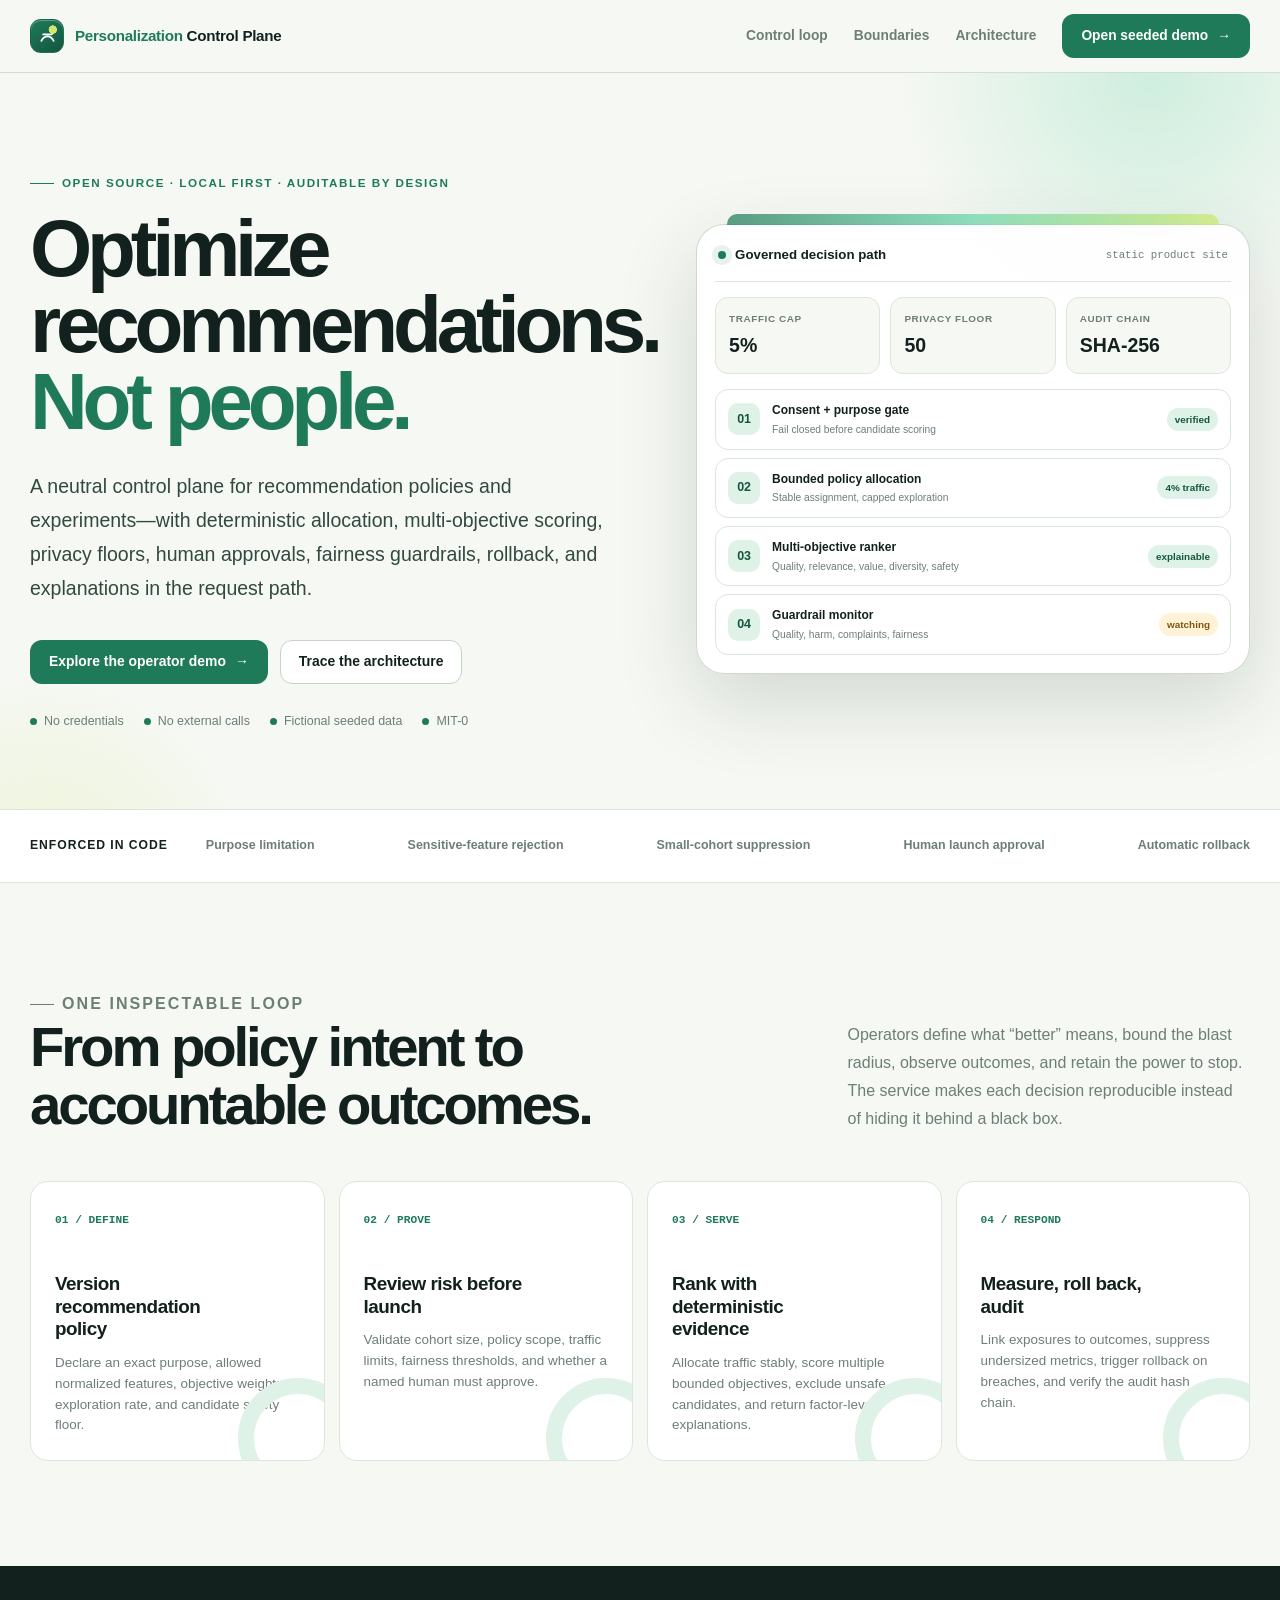
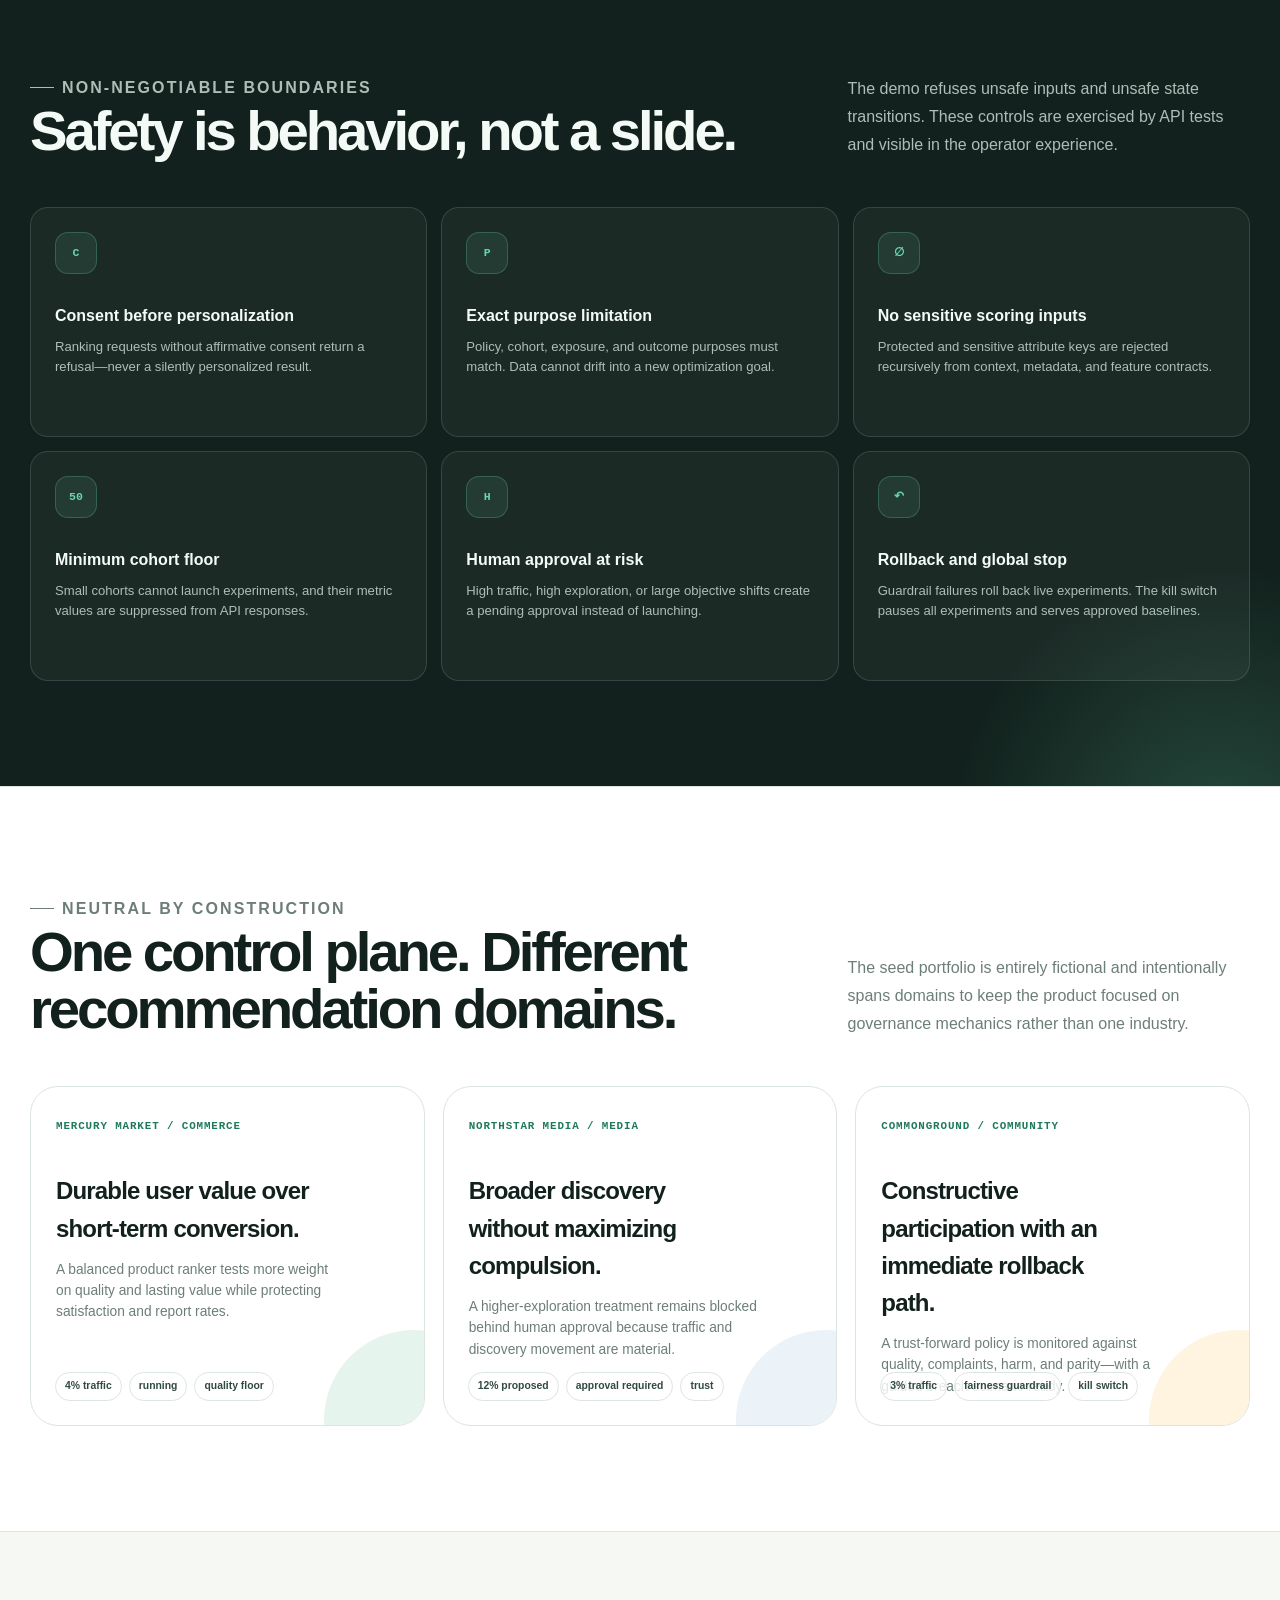
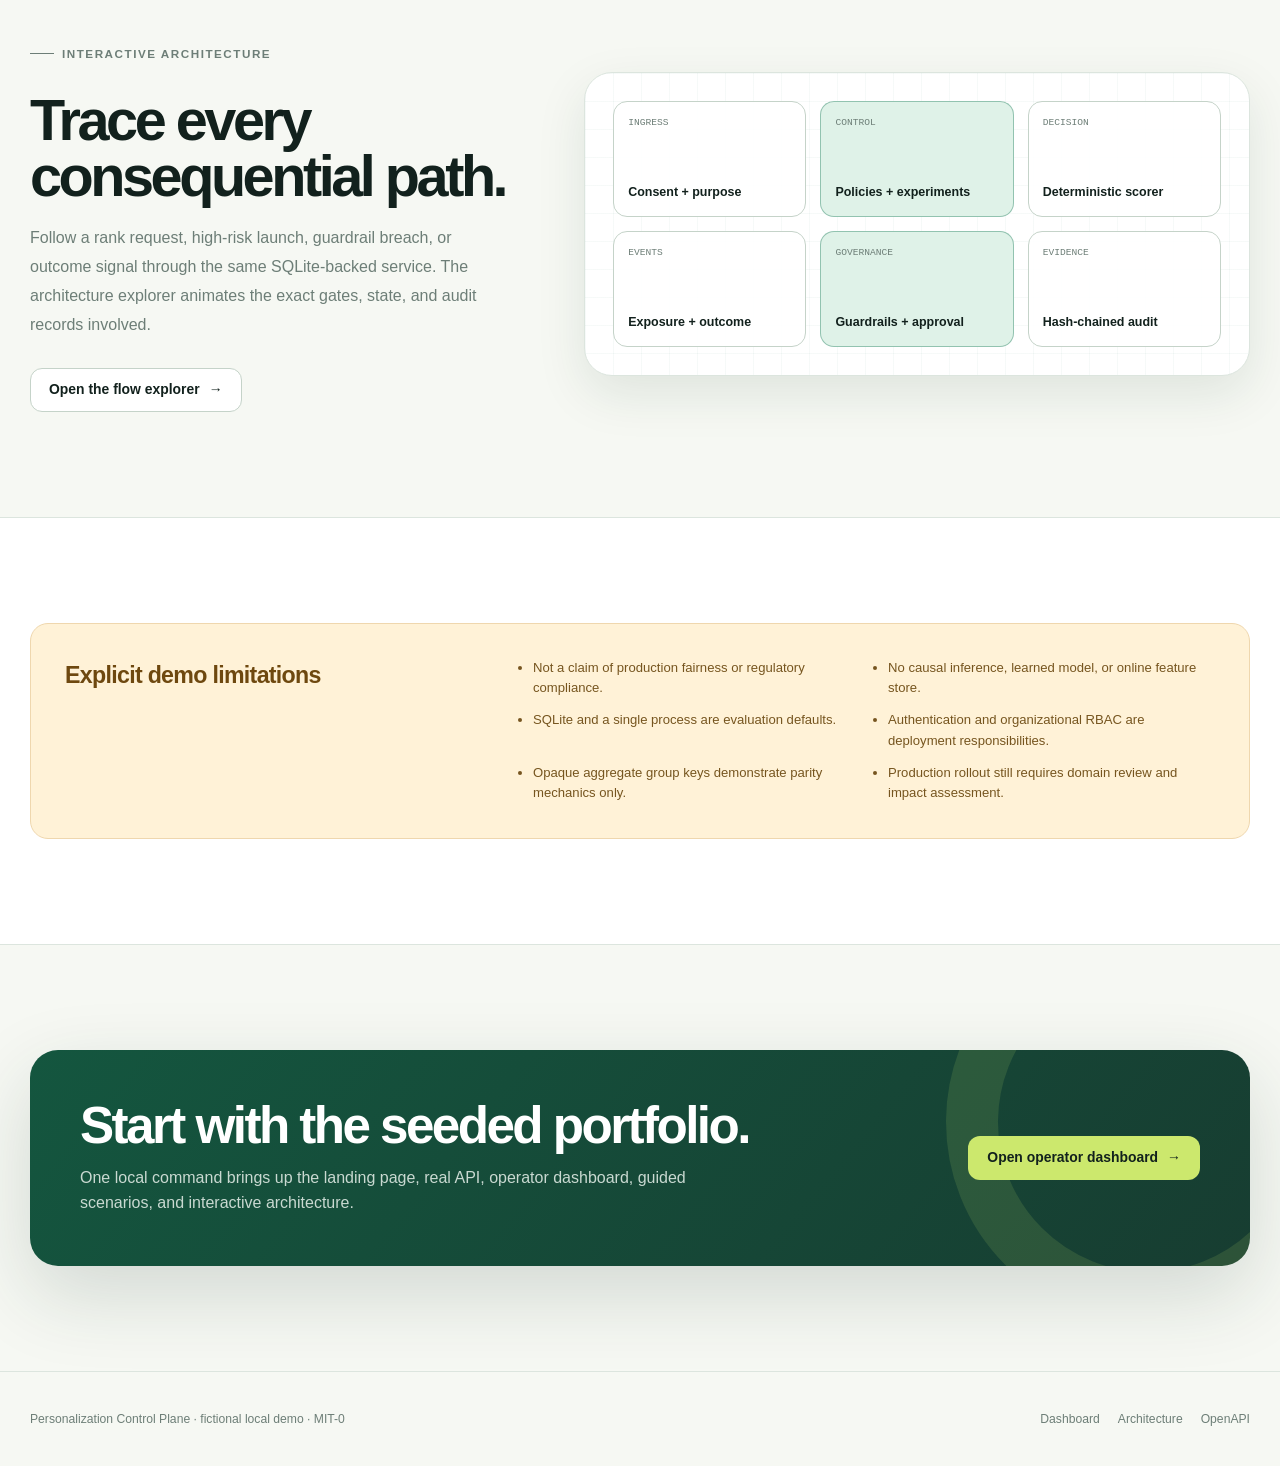
==== commit f0b960e8: "fix: prevent landing hero content overlap" ====
--- a/src/personalization_control_plane/web/index.html
+++ b/src/personalization_control_plane/web/index.html
@@ -5,6 +5,10 @@
     <meta name="viewport" content="width=device-width, initial-scale=1">
     <meta name="description" content="An open-source control plane for governed recommendation policies, experiments, guardrails, approvals, and deterministic ranking.">
     <meta name="theme-color" content="#f6f8f3">
+    <link rel="canonical" href="https://hk-775.github.io/personalization-control-plane/">
+    <meta property="og:title" content="Personalization Control Plane">
+    <meta property="og:description" content="Governed recommendation optimization with deterministic ranking, bounded experiments, human approval, guardrails, rollback, and audit evidence.">
+    <meta property="og:image" content="https://hk-775.github.io/personalization-control-plane/assets/system-architecture.png">
     <title>Personalization Control Plane</title>
     <link rel="icon" href="data:image/svg+xml,%3Csvg xmlns='http://www.w3.org/2000/svg' viewBox='0 0 32 32'%3E%3Crect width='32' height='32' rx='9' fill='%231f7a5a'/%3E%3Cpath d='M8 20c4-8 12-8 16 0M10 13h12' stroke='white' stroke-width='2.2' fill='none' stroke-linecap='round'/%3E%3C/svg%3E">
     <link rel="stylesheet" href="assets/styles.css">
@@ -36,7 +40,7 @@
       <section class="hero">
         <div class="container hero__grid">
           <div class="hero__copy reveal">
-            <p class="eyebrow">Open source · local first · auditable by design</p>
+            <p class="eyebrow"><span>Open source · local first · auditable by design</span></p>
             <h1>Optimize recommendations. <em>Not people.</em></h1>
             <p class="hero__lede">
               A neutral control plane for recommendation policies and experiments—with
--- a/src/personalization_control_plane/web/assets/styles.css
+++ b/src/personalization_control_plane/web/assets/styles.css
@@ -303,13 +303,19 @@
   gap: clamp(42px, 7vw, 94px);
 }
 
+.hero__copy,
+.control-preview {
+  min-width: 0;
+}
+
 .hero h1 {
   max-width: 760px;
   margin: 0;
-  font-size: clamp(3.2rem, 6.7vw, 6.2rem);
+  font-size: clamp(3.2rem, 6.7vw, 5rem);
   font-weight: 810;
   letter-spacing: -0.065em;
   line-height: 0.96;
+  text-wrap: balance;
 }
 
 .hero h1 em {
@@ -2063,7 +2069,7 @@
 
 @media (max-width: 1100px) {
   .hero__grid {
-    grid-template-columns: 1fr;
+    grid-template-columns: minmax(0, 1fr);
   }
 
   .hero__copy {
@@ -2236,16 +2242,61 @@
   }
 
   .hero h1 {
-    font-size: clamp(2.75rem, 14vw, 4.3rem);
+    font-size: clamp(1.8rem, 9vw, 3.4rem);
+    letter-spacing: -0.055em;
+    line-height: 1;
+  }
+
+  .hero .eyebrow {
+    width: 100%;
+    align-items: flex-start;
+    font-size: 0.64rem;
+    letter-spacing: 0.08em;
+    line-height: 1.45;
+  }
+
+  .hero .eyebrow::before {
+    flex: 0 0 20px;
+    margin-top: 0.65em;
+  }
+
+  .hero .eyebrow > span {
+    min-width: 0;
+    flex: 1;
+  }
+
+  .hero__actions {
+    display: grid;
+    grid-template-columns: 1fr;
+  }
+
+  .hero__actions .button {
+    width: 100%;
   }
 
   .control-preview {
+    width: 100%;
     padding: 13px;
     border-radius: 20px;
   }
 
+  .preview__bar {
+    align-items: flex-start;
+    flex-direction: column;
+    gap: 6px;
+  }
+
   .preview__metrics {
     grid-template-columns: 1fr;
+  }
+
+  .flow-row {
+    grid-template-columns: 34px minmax(0, 1fr);
+  }
+
+  .flow-row .status-pill {
+    grid-column: 2;
+    justify-self: start;
   }
 
   .trust-bar__inner {
@@ -2303,6 +2354,37 @@
   .arch-lanes {
     grid-template-columns: 1fr;
   }
+}
+
+.architecture-artifact-section {
+  border-top: 1px solid var(--line);
+}
+
+.architecture-figure {
+  margin: 34px 0 0;
+  padding: 18px;
+  border: 1px solid var(--line);
+  border-radius: 22px;
+  background: #fff;
+  box-shadow: var(--shadow);
+}
+
+.architecture-figure img {
+  display: block;
+  width: 100%;
+  height: auto;
+  border-radius: 12px;
+}
+
+.architecture-figure figcaption {
+  padding: 16px 4px 2px;
+  color: var(--muted);
+  text-align: center;
+}
+
+.architecture-figure a {
+  color: var(--green);
+  font-weight: 700;
 }
 
 @media (prefers-reduced-motion: reduce) {
